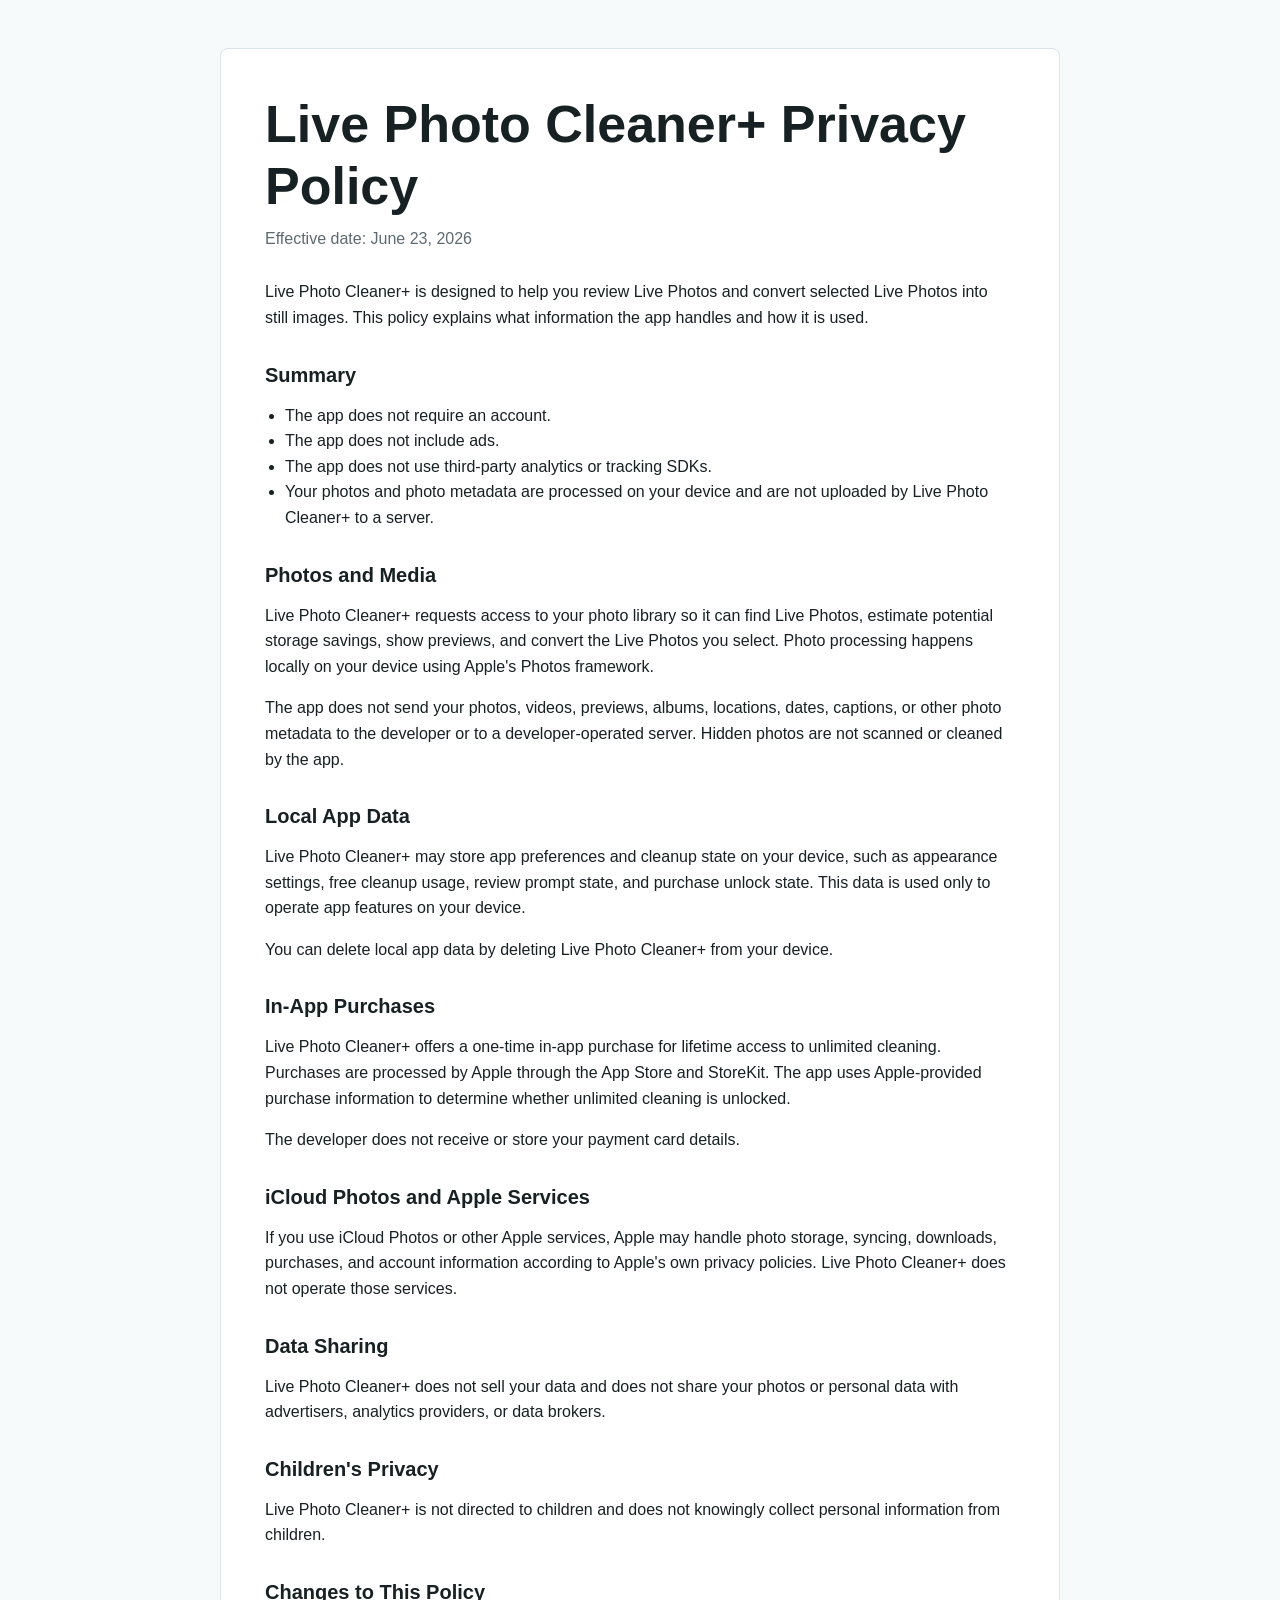
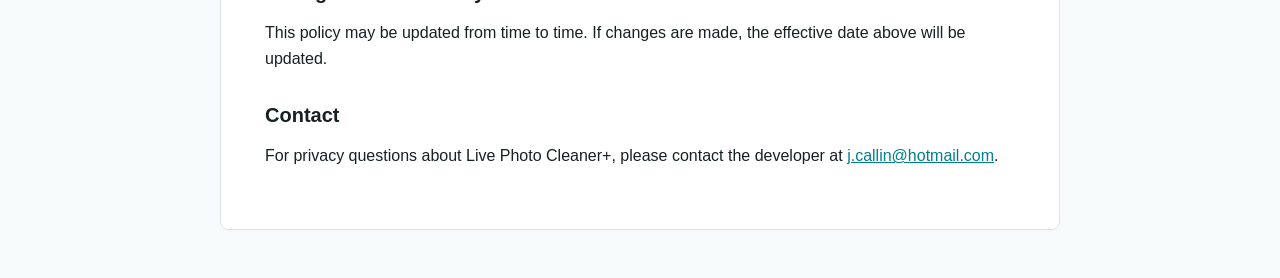
==== livephotocleanerplus/index.html @ 9e4637af "Add Live Photo Cleaner privacy policy" ====
<!doctype html>
<html lang="en">
<head>
  <meta charset="utf-8">
  <meta name="viewport" content="width=device-width, initial-scale=1">
  <meta http-equiv="refresh" content="0; url=privacy.html">
  <title>Live Photo Cleaner+</title>
  <link rel="canonical" href="privacy.html">
</head>
<body>
  <p><a href="privacy.html">Live Photo Cleaner+ Privacy Policy</a></p>
</body>
</html>
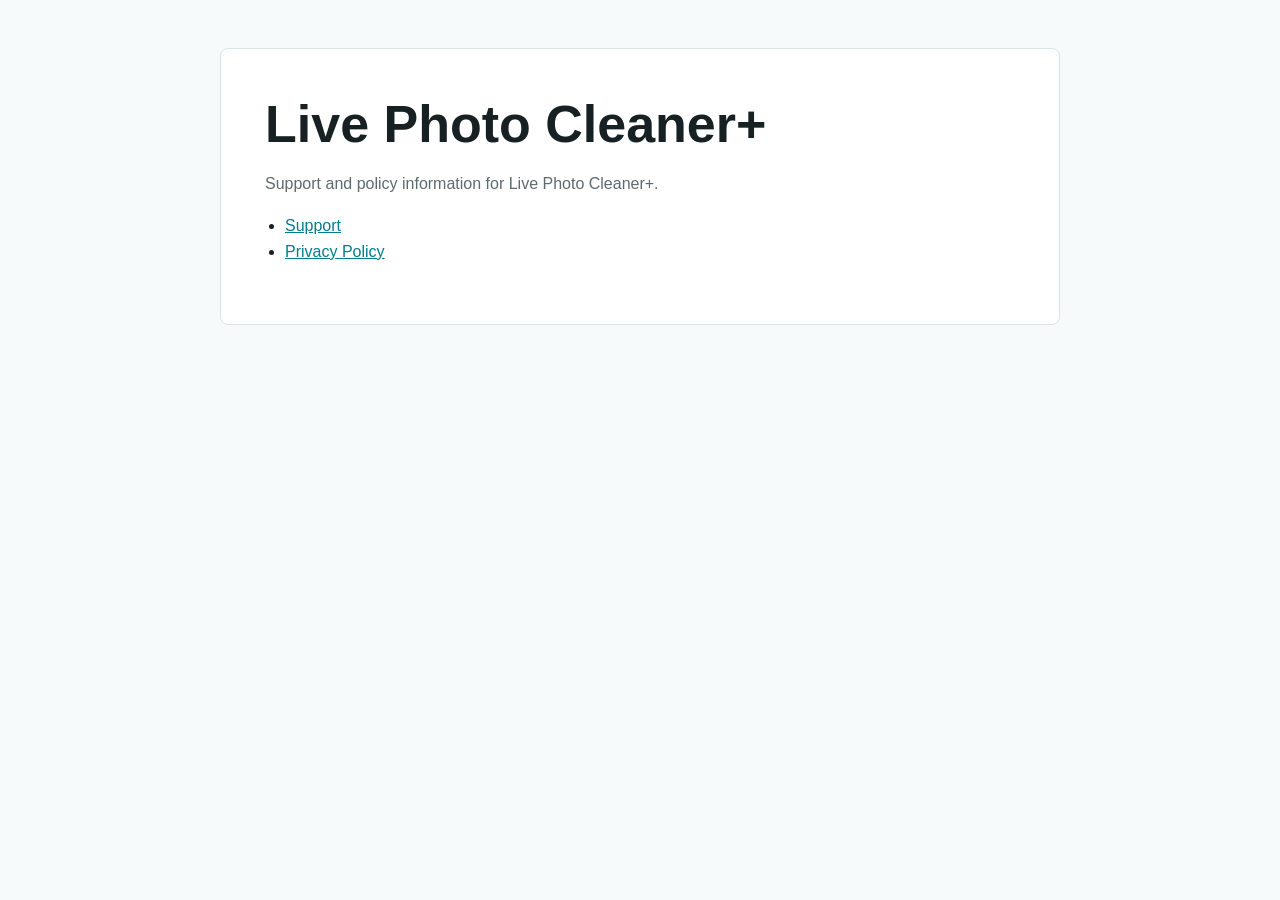
==== commit 7af8bfd0: "Add Live Photo Cleaner support page" ====
--- a/livephotocleanerplus/index.html
+++ b/livephotocleanerplus/index.html
@@ -3,11 +3,85 @@
 <head>
   <meta charset="utf-8">
   <meta name="viewport" content="width=device-width, initial-scale=1">
-  <meta http-equiv="refresh" content="0; url=privacy.html">
   <title>Live Photo Cleaner+</title>
-  <link rel="canonical" href="privacy.html">
+  <meta name="description" content="Support and privacy information for Live Photo Cleaner+.">
+  <style>
+    :root {
+      color-scheme: light dark;
+      --accent: #007d8f;
+      --text: #172022;
+      --muted: #5d6a70;
+      --background: #f7fafb;
+      --panel: #ffffff;
+      --border: #d9e4e7;
+    }
+
+    @media (prefers-color-scheme: dark) {
+      :root {
+        --accent: #40dce8;
+        --text: #eef7f8;
+        --muted: #aab9be;
+        --background: #0f1517;
+        --panel: #161d20;
+        --border: #2c383d;
+      }
+    }
+
+    * {
+      box-sizing: border-box;
+    }
+
+    body {
+      margin: 0;
+      background: var(--background);
+      color: var(--text);
+      font-family: -apple-system, BlinkMacSystemFont, "Segoe UI", sans-serif;
+      line-height: 1.6;
+    }
+
+    main {
+      width: min(840px, calc(100% - 32px));
+      margin: 0 auto;
+      padding: 48px 0;
+    }
+
+    section {
+      background: var(--panel);
+      border: 1px solid var(--border);
+      border-radius: 8px;
+      padding: clamp(24px, 5vw, 44px);
+    }
+
+    h1 {
+      margin: 0 0 8px;
+      font-size: clamp(2rem, 6vw, 3.25rem);
+      line-height: 1.2;
+    }
+
+    p {
+      color: var(--muted);
+      font-size: 1rem;
+    }
+
+    ul {
+      padding-left: 1.25rem;
+    }
+
+    a {
+      color: var(--accent);
+    }
+  </style>
 </head>
 <body>
-  <p><a href="privacy.html">Live Photo Cleaner+ Privacy Policy</a></p>
+  <main>
+    <section>
+      <h1>Live Photo Cleaner+</h1>
+      <p>Support and policy information for Live Photo Cleaner+.</p>
+      <ul>
+        <li><a href="support.html">Support</a></li>
+        <li><a href="privacy.html">Privacy Policy</a></li>
+      </ul>
+    </section>
+  </main>
 </body>
 </html>
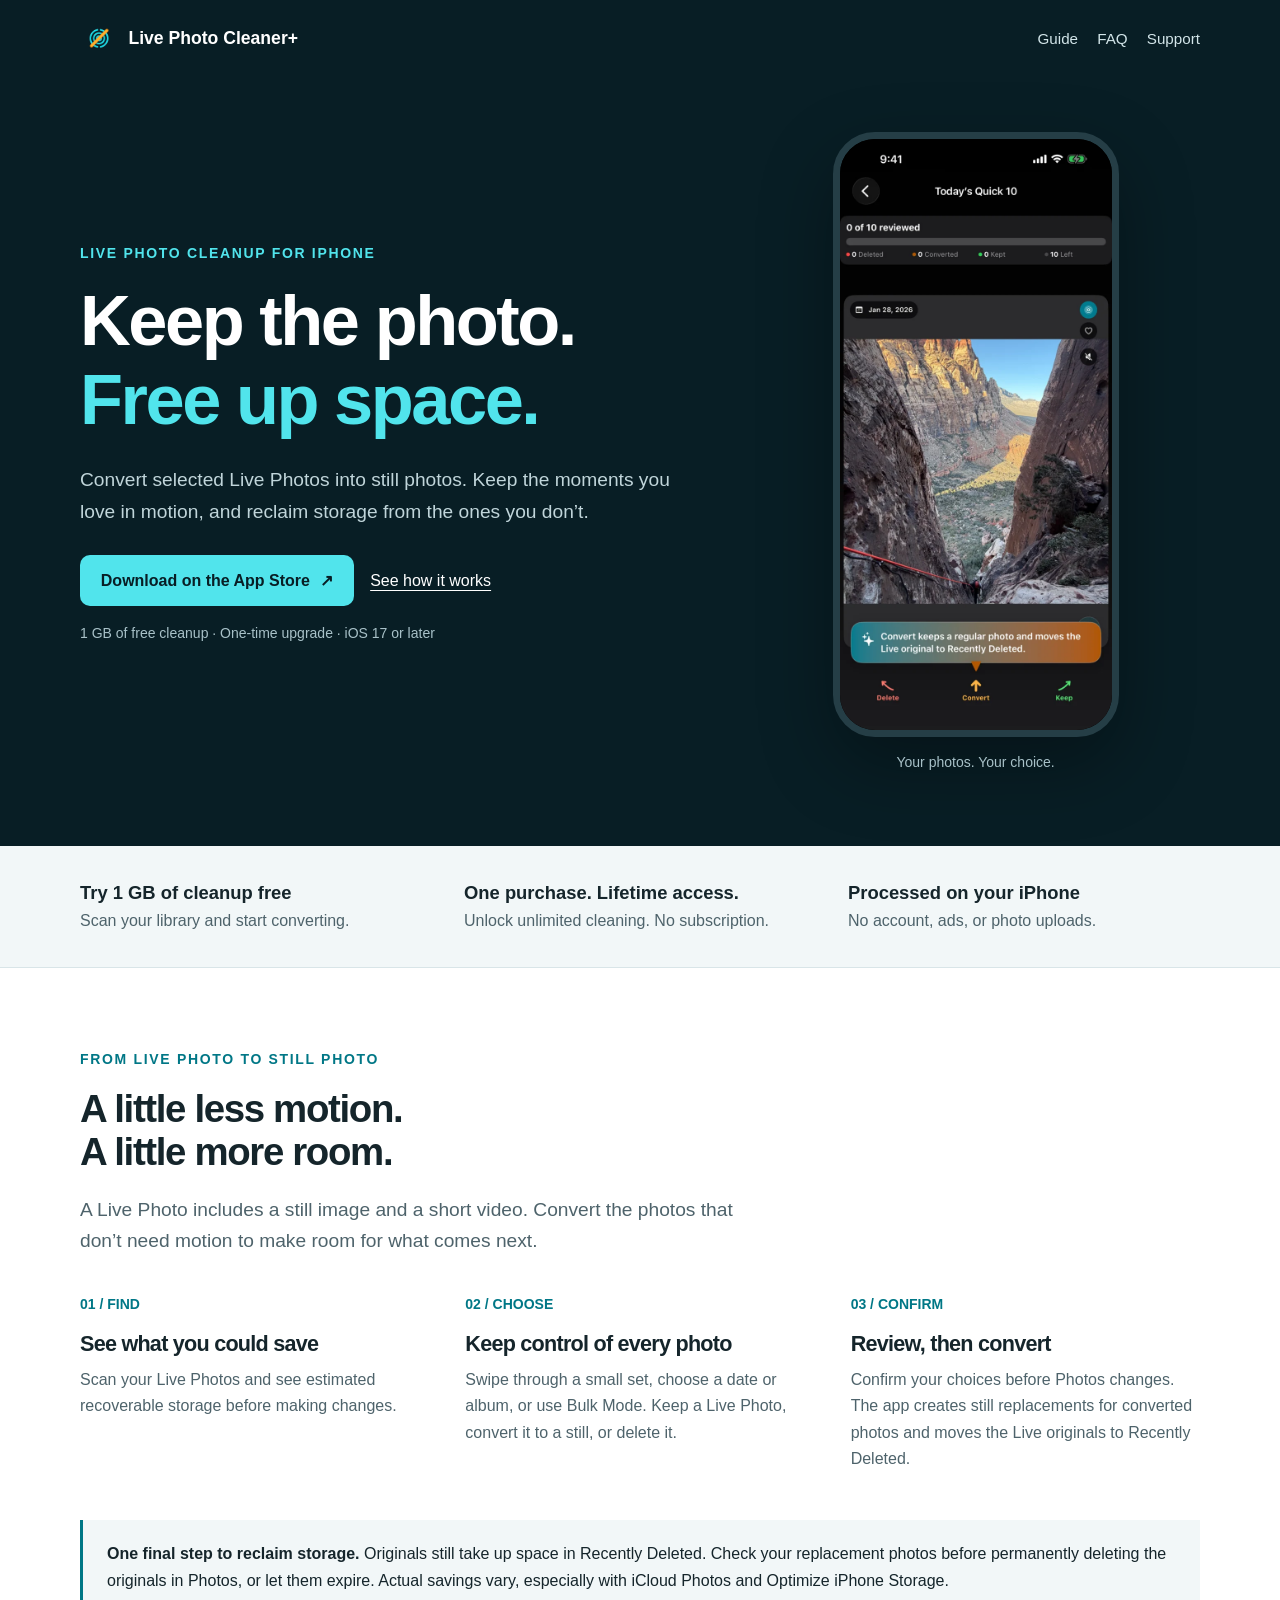
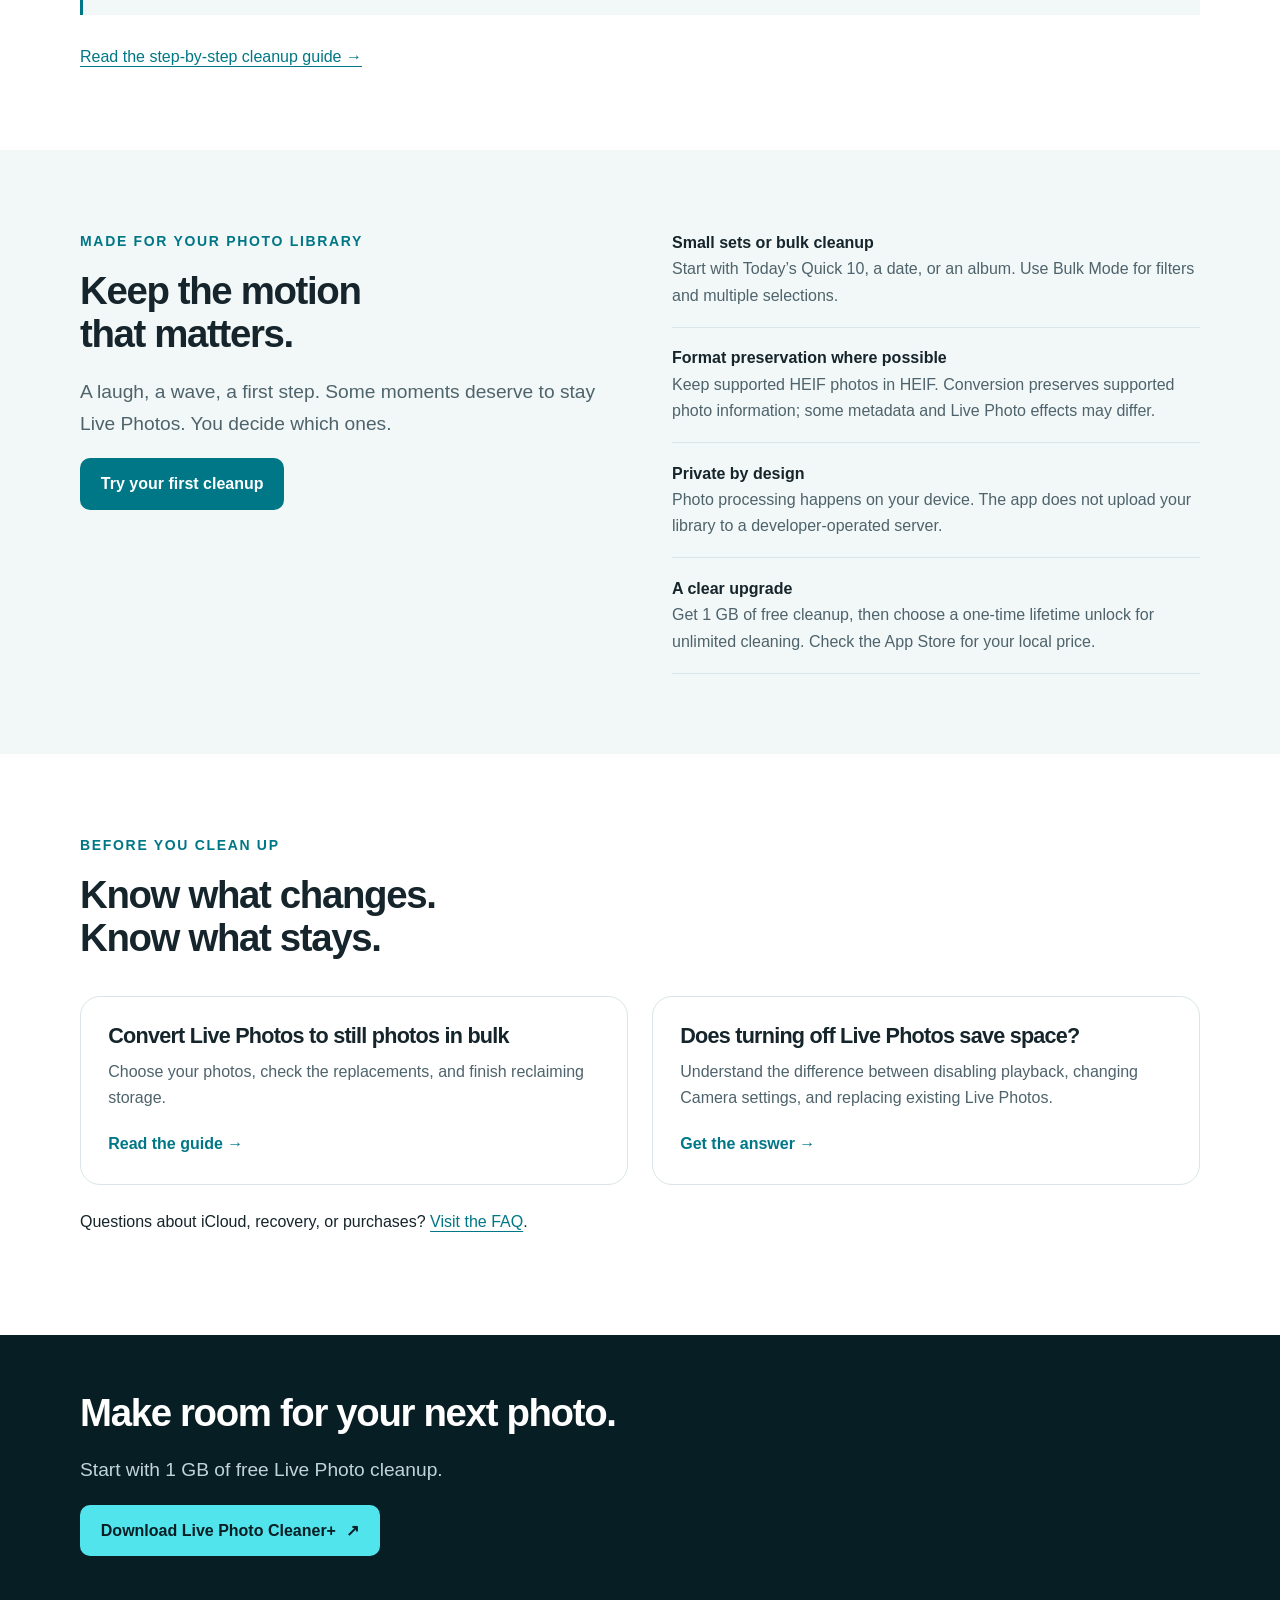
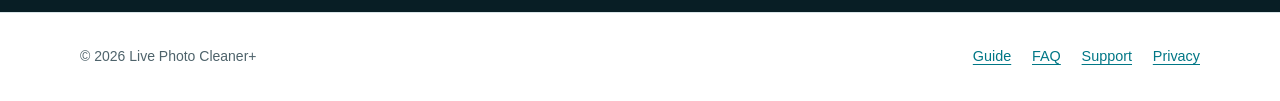
==== commit f3ed8d63: "Add Live Photo Cleaner+ discovery website - Add a product homepage, conversion guides, FAQ, and trac" ====
--- a/livephotocleanerplus/index.html
+++ b/livephotocleanerplus/index.html
@@ -1,87 +1,40 @@
 <!doctype html>
 <html lang="en">
 <head>
-  <meta charset="utf-8">
-  <meta name="viewport" content="width=device-width, initial-scale=1">
-  <title>Live Photo Cleaner+</title>
-  <meta name="description" content="Support and privacy information for Live Photo Cleaner+.">
-  <style>
-    :root {
-      color-scheme: light dark;
-      --accent: #007d8f;
-      --text: #172022;
-      --muted: #5d6a70;
-      --background: #f7fafb;
-      --panel: #ffffff;
-      --border: #d9e4e7;
-    }
-
-    @media (prefers-color-scheme: dark) {
-      :root {
-        --accent: #40dce8;
-        --text: #eef7f8;
-        --muted: #aab9be;
-        --background: #0f1517;
-        --panel: #161d20;
-        --border: #2c383d;
-      }
-    }
-
-    * {
-      box-sizing: border-box;
-    }
-
-    body {
-      margin: 0;
-      background: var(--background);
-      color: var(--text);
-      font-family: -apple-system, BlinkMacSystemFont, "Segoe UI", sans-serif;
-      line-height: 1.6;
-    }
-
-    main {
-      width: min(840px, calc(100% - 32px));
-      margin: 0 auto;
-      padding: 48px 0;
-    }
-
-    section {
-      background: var(--panel);
-      border: 1px solid var(--border);
-      border-radius: 8px;
-      padding: clamp(24px, 5vw, 44px);
-    }
-
-    h1 {
-      margin: 0 0 8px;
-      font-size: clamp(2rem, 6vw, 3.25rem);
-      line-height: 1.2;
-    }
-
-    p {
-      color: var(--muted);
-      font-size: 1rem;
-    }
-
-    ul {
-      padding-left: 1.25rem;
-    }
-
-    a {
-      color: var(--accent);
-    }
-  </style>
+<meta charset="utf-8">
+<meta name="viewport" content="width=device-width, initial-scale=1">
+<title>Live Photo Cleaner+ — Convert Live Photos &amp; Free Up Space</title>
+<meta name="description" content="Convert Live Photos to still photos on your iPhone. Review in bulk, keep the motion you love, and try 1 GB of cleanup free. One-time upgrade. No subscription.">
+<meta name="robots" content="index,follow,max-image-preview:large">
+<link rel="canonical" href="https://jcallin.github.io/livephotocleanerplus/">
+<link rel="icon" href="assets/app-icon.png" type="image/png">
+<link rel="stylesheet" href="assets/site.css">
+<meta name="apple-itunes-app" content="app-id=6782712180, affiliate-data=pt=129053333&amp;ct=website-home&amp;mt=8">
+<meta property="og:type" content="website">
+<meta property="og:site_name" content="Live Photo Cleaner+">
+<meta property="og:title" content="Live Photo Cleaner+ — Convert Live Photos &amp; Free Up Space">
+<meta property="og:description" content="Convert Live Photos to still photos on your iPhone. Review in bulk, keep the motion you love, and try 1 GB of cleanup free. One-time upgrade. No subscription.">
+<meta property="og:url" content="https://jcallin.github.io/livephotocleanerplus/">
+<meta property="og:image" content="https://jcallin.github.io/livephotocleanerplus/assets/app-icon.png">
+<script type="application/ld+json">{"@context": "https://schema.org", "@type": "SoftwareApplication", "@id": "https://jcallin.github.io/livephotocleanerplus/#app", "name": "Live Photo Cleaner+", "url": "https://jcallin.github.io/livephotocleanerplus/", "downloadUrl": "https://apps.apple.com/app/id6782712180", "installUrl": "https://apps.apple.com/app/id6782712180", "operatingSystem": "iOS 17.0 or later", "applicationCategory": "UtilitiesApplication", "inLanguage": "en", "image": "https://jcallin.github.io/livephotocleanerplus/assets/app-icon.png", "description": "An iPhone app for reviewing Live Photos and converting selected Live Photos into still photos. Includes 1 GB of free cleanup and an optional one-time lifetime unlock. Photos are processed on device.", "featureList": ["Convert Live Photos to still photos", "Bulk review and conversion", "Keep, Delete, or Convert with Swipe Review", "On-device photo processing", "1 GB of free cleanup", "One-time lifetime unlock"], "offers": {"@type": "Offer", "price": "0", "priceCurrency": "USD", "description": "Free download with 1 GB of cleanup. Optional paid lifetime unlock for unlimited cleaning.", "url": "https://apps.apple.com/app/id6782712180"}}</script>
 </head>
 <body>
-  <main>
-    <section>
-      <h1>Live Photo Cleaner+</h1>
-      <p>Support and policy information for Live Photo Cleaner+.</p>
-      <ul>
-        <li><a href="support.html">Support</a></li>
-        <li><a href="privacy.html">Privacy Policy</a></li>
-      </ul>
-    </section>
-  </main>
+<a class="skip-link" href="#main">Skip to content</a>
+<header class="site-header"><div class="container header-inner">
+<a class="brand" href="./" aria-label="Live Photo Cleaner+ home"><img src="assets/app-icon.png" width="38" height="38" alt="">Live Photo Cleaner+</a>
+<nav class="site-nav" aria-label="Main navigation"><a href="convert-live-photos-to-still.html">Guide</a><a href="faq.html">FAQ</a><a href="support.html">Support</a></nav>
+</div></header>
+<main id="main">
+<section class="hero"><div class="container hero-grid">
+<div class="hero-copy"><p class="eyebrow">Live Photo cleanup for iPhone</p><h1>Keep the photo.<br><span>Free up space.</span></h1><p class="lead">Convert selected Live Photos into still photos. Keep the moments you love in motion, and reclaim storage from the ones you don’t.</p><div class="actions"><a class="button app-store-link" href="https://apps.apple.com/app/apple-store/id6782712180?pt=129053333&amp;ct=website-home&amp;mt=8">Download on the App Store <span aria-hidden="true">↗</span></a><a class="text-link" href="#how-it-works">See how it works</a></div><p class="fine">1 GB of free cleanup · One-time upgrade · iOS 17 or later</p></div>
+<div class="hero-visual"><div class="phone"><img src="assets/swipe-review.webp" width="660" height="1434" alt="Live Photo Cleaner+ showing a Live Photo with Keep, Convert, and Delete controls" fetchpriority="high"></div><p class="screen-caption">Your photos. Your choice.</p></div>
+</div></section>
+<div class="proof-strip"><div class="container proof-grid"><div><strong>Try 1 GB of cleanup free</strong><p>Scan your library and start converting.</p></div><div><strong>One purchase. Lifetime access.</strong><p>Unlock unlimited cleaning. No subscription.</p></div><div><strong>Processed on your iPhone</strong><p>No account, ads, or photo uploads.</p></div></div></div>
+<section class="section" id="how-it-works"><div class="container"><div class="section-intro"><p class="eyebrow">From Live Photo to still photo</p><h2>A little less motion.<br>A little more room.</h2><p class="lead">A Live Photo includes a still image and a short video. Convert the photos that don’t need motion to make room for what comes next.</p></div><div class="steps"><div><span class="step-number">01 / FIND</span><h3>See what you could save</h3><p>Scan your Live Photos and see estimated recoverable storage before making changes.</p></div><div><span class="step-number">02 / CHOOSE</span><h3>Keep control of every photo</h3><p>Swipe through a small set, choose a date or album, or use Bulk Mode. Keep a Live Photo, convert it to a still, or delete it.</p></div><div><span class="step-number">03 / CONFIRM</span><h3>Review, then convert</h3><p>Confirm your choices before Photos changes. The app creates still replacements for converted photos and moves the Live originals to Recently Deleted.</p></div></div><div class="note"><p><strong>One final step to reclaim storage.</strong> Originals still take up space in Recently Deleted. Check your replacement photos before permanently deleting the originals in Photos, or let them expire. Actual savings vary, especially with iCloud Photos and Optimize iPhone Storage.</p></div><a href="convert-live-photos-to-still.html">Read the step-by-step cleanup guide →</a></div></section>
+<section class="section section-tint"><div class="container split"><div><p class="eyebrow">Made for your photo library</p><h2>Keep the motion<br>that matters.</h2><p class="lead">A laugh, a wave, a first step. Some moments deserve to stay Live Photos. You decide which ones.</p><a class="button app-store-link" href="https://apps.apple.com/app/apple-store/id6782712180?pt=129053333&amp;ct=website-home&amp;mt=8">Try your first cleanup</a></div><ul class="feature-list"><li><strong>Small sets or bulk cleanup</strong><span>Start with Today’s Quick 10, a date, or an album. Use Bulk Mode for filters and multiple selections.</span></li><li><strong>Format preservation where possible</strong><span>Keep supported HEIF photos in HEIF. Conversion preserves supported photo information; some metadata and Live Photo effects may differ.</span></li><li><strong>Private by design</strong><span>Photo processing happens on your device. The app does not upload your library to a developer-operated server.</span></li><li><strong>A clear upgrade</strong><span>Get 1 GB of free cleanup, then choose a one-time lifetime unlock for unlimited cleaning. Check the App Store for your local price.</span></li></ul></div></section>
+<section class="section"><div class="container"><div class="section-intro"><p class="eyebrow">Before you clean up</p><h2>Know what changes.<br>Know what stays.</h2></div><div class="guide-links"><a class="guide-card" href="convert-live-photos-to-still.html"><h3>Convert Live Photos to still photos in bulk</h3><p>Choose your photos, check the replacements, and finish reclaiming storage.</p><span class="read-link">Read the guide →</span></a><a class="guide-card" href="does-turning-off-live-photos-save-space.html"><h3>Does turning off Live Photos save space?</h3><p>Understand the difference between disabling playback, changing Camera settings, and replacing existing Live Photos.</p><span class="read-link">Get the answer →</span></a></div><p style="margin-top:1.5rem">Questions about iCloud, recovery, or purchases? <a href="faq.html">Visit the FAQ</a>.</p></div></section>
+<section class="closing"><div class="container"><h2>Make room for your next photo.</h2><p class="lead">Start with 1 GB of free Live Photo cleanup.</p><a class="button app-store-link" href="https://apps.apple.com/app/apple-store/id6782712180?pt=129053333&amp;ct=website-home&amp;mt=8">Download Live Photo Cleaner+ <span aria-hidden="true">↗</span></a></div></section>
+</main>
+<footer class="site-footer"><div class="container footer-inner"><p>© 2026 Live Photo Cleaner+</p><nav class="footer-links" aria-label="Footer"><a href="convert-live-photos-to-still.html">Guide</a><a href="faq.html">FAQ</a><a href="support.html">Support</a><a href="privacy.html">Privacy</a></nav></div></footer>
 </body>
 </html>
--- a/livephotocleanerplus/assets/site.css
+++ b/livephotocleanerplus/assets/site.css
@@ -0,0 +1,405 @@
+:root {
+  color-scheme:light;
+  --ink:#15252b;
+  --muted:#4e636b;
+  --paper:#fff;
+  --wash:#f2f7f8;
+  --line:#d9e5e8;
+  --accent:#007786;
+  --night:#081e25;
+  --cyan:#51e4ec;
+  --radius:20px}
+
+* {
+  box-sizing:border-box}
+html {
+  scroll-behavior:smooth;
+  scroll-padding-top:2rem}
+body {
+  margin:0;
+  background:var(--paper);
+  color:var(--ink);
+  font-family:-apple-system,BlinkMacSystemFont,"Segoe UI",sans-serif;
+  font-size:1rem;
+  line-height:1.65}
+a {
+  color:var(--accent);
+  text-underline-offset:.22em}
+a:hover {
+  text-decoration-thickness:2px}
+a:focus-visible,summary:focus-visible {
+  outline:3px solid #e6a019;
+  outline-offset:5px}
+img {
+  display:block;
+  max-width:100%;
+  height:auto}
+h1,h2,h3 {
+  line-height:1.13;
+  letter-spacing:-.035em;
+  text-wrap:balance}
+h1 {
+  font-size:clamp(2.5rem,5.5vw,4.8rem);
+  margin:0 0 1.5rem}
+h2 {
+  font-size:clamp(1.9rem,3vw,2.7rem);
+  margin:0 0 1.25rem}
+h3 {
+  font-size:1.35rem;
+  margin:0 0 .65rem}
+p {
+  margin:0 0 1.2rem}
+li+li {
+  margin-top:.6rem}
+.container {
+  width:min(1120px,calc(100% - 48px));
+  margin-inline:auto}
+.skip-link {
+  position:absolute;
+  left:1rem;
+  top:-8rem;
+  padding:.75rem;
+  background:white;
+  z-index:10}
+.skip-link:focus {
+  top:1rem}
+.site-header {
+  background:var(--night);
+  color:#fff}
+.header-inner {
+  display:flex;
+  align-items:center;
+  justify-content:space-between;
+  gap:1.5rem;
+  padding-block:1.2rem}
+.brand {
+  display:flex;
+  align-items:center;
+  gap:.65rem;
+  color:#fff;
+  font-weight:750;
+  font-size:1.1rem;
+  text-decoration:none;
+  line-height:1.3}
+.brand img {
+  width:38px;
+  height:38px;
+  border-radius:10px;
+  flex-shrink:0}
+.site-nav {
+  display:flex;
+  align-items:center;
+  flex-wrap:wrap;
+  gap:1.2rem}
+.site-nav a {
+  color:#d2e5e9;
+  font-size:.95rem;
+  text-decoration:none}
+.site-nav a:hover,.site-nav a[aria-current=page] {
+  color:var(--cyan);
+  text-decoration:underline}
+.hero {
+  background:var(--night);
+  color:white;
+  overflow:hidden}
+.hero-grid {
+  display:grid;
+  grid-template-columns:1.15fr .85fr;
+  gap:4rem;
+  align-items:center;
+  padding-block:3.5rem 4.5rem}
+.eyebrow {
+  font-size:.875rem;
+  letter-spacing:.12em;
+  text-transform:uppercase;
+  font-weight:750;
+  color:var(--accent);
+  margin-bottom:1rem}
+.hero .eyebrow {
+  color:var(--cyan)}
+.hero h1 span {
+  color:var(--cyan)}
+.lead {
+  font-size:1.2rem;
+  line-height:1.65;
+  max-width:42rem;
+  color:var(--muted)}
+.hero .lead {
+  color:#c0d5da}
+.actions {
+  display:flex;
+  align-items:center;
+  flex-wrap:wrap;
+  gap:1rem;
+  margin-block:1.75rem 1rem}
+.button {
+  display:inline-flex;
+  align-items:center;
+  justify-content:center;
+  gap:.65rem;
+  padding:.85rem 1.3rem;
+  border-radius:10px;
+  background:var(--accent);
+  color:white;
+  text-decoration:none;
+  font-weight:700;
+  text-align:center;
+  line-height:1.5;
+  min-height:48px}
+.button:hover {
+  background:#005d69}
+.hero .button {
+  background:var(--cyan);
+  color:var(--night)}
+.hero .button:hover {
+  background:#8af5f9}
+.hero .text-link {
+  color:white}
+.fine {
+  font-size:.875rem;
+  color:var(--muted)}
+.hero .fine {
+  color:#a8c1c8}
+.phone {
+  width:min(100%,286px);
+  margin:0 auto;
+  border:7px solid #253e46;
+  border-radius:42px;
+  background:#000;
+  box-shadow:0 28px 75px #0005;
+  overflow:hidden}
+.phone img {
+  width:100%}
+.screen-caption {
+  font-size:.875rem;
+  color:#a8c1c8;
+  text-align:center;
+  margin:.85rem 0 0}
+.proof-strip {
+  background:var(--wash);
+  border-bottom:1px solid var(--line)}
+.proof-grid {
+  display:grid;
+  grid-template-columns:repeat(3,1fr);
+  gap:2rem;
+  padding-block:2rem}
+.proof-grid strong {
+  display:block;
+  font-size:1.15rem}
+.proof-grid p {
+  margin:0;
+  color:var(--muted)}
+.section {
+  padding-block:5rem}
+.section-tint {
+  background:var(--wash)}
+.section-intro {
+  max-width:42rem;
+  margin-bottom:2.25rem}
+.steps {
+  display:grid;
+  grid-template-columns:repeat(3,1fr);
+  gap:2.25rem}
+.step-number {
+  font-size:.875rem;
+  display:block;
+  color:var(--accent);
+  font-weight:750;
+  margin-bottom:1rem}
+.steps p {
+  color:var(--muted)}
+.note {
+  padding:1.3rem 1.5rem;
+  border-left:3px solid var(--accent);
+  background:var(--wash);
+  margin-block:1.8rem}
+.note p:last-child {
+  margin-bottom:0}
+.split {
+  display:grid;
+  grid-template-columns:1fr 1fr;
+  gap:4rem;
+  align-items:start}
+.feature-list {
+  padding:0;
+  list-style:none;
+  margin:0}
+.feature-list li {
+  padding-block:1.1rem;
+  border-bottom:1px solid var(--line);
+  margin:0}
+.feature-list li:first-child {
+  padding-top:0}
+.feature-list strong {
+  display:block}
+.feature-list span {
+  color:var(--muted)}
+.guide-links {
+  display:grid;
+  grid-template-columns:1fr 1fr;
+  gap:1.5rem}
+.guide-card {
+  display:block;
+  border:1px solid var(--line);
+  border-radius:var(--radius);
+  padding:1.7rem;
+  text-decoration:none;
+  color:var(--ink);
+  background:white}
+.guide-card:hover {
+  border-color:var(--accent)}
+.guide-card p {
+  color:var(--muted)}
+.guide-card .read-link {
+  color:var(--accent);
+  font-weight:700}
+.closing {
+  background:var(--night);
+  color:white;
+  padding-block:3.5rem}
+.closing .lead {
+  color:#c0d5da}
+.closing .button {
+  background:var(--cyan);
+  color:var(--night)}
+.site-footer {
+  padding-block:2rem;
+  border-top:1px solid var(--line)}
+.footer-inner {
+  display:flex;
+  justify-content:space-between;
+  gap:1.5rem;
+  flex-wrap:wrap}
+.site-footer p {
+  font-size:.875rem;
+  color:var(--muted);
+  margin:0}
+.footer-links {
+  display:flex;
+  gap:1.3rem;
+  flex-wrap:wrap;
+  font-size:.9rem}
+.article {
+  width:min(780px,calc(100% - 48px));
+  margin:auto;
+  padding-block:3.5rem 5rem}
+.article h1 {
+  font-size:clamp(2.2rem,4vw,3.35rem)}
+.article h2 {
+  font-size:1.7rem;
+  margin-top:2.7rem}
+.article h3 {
+  margin-top:1.75rem}
+.article li {
+  padding-left:.2rem}
+.article .updated {
+  color:var(--muted);
+  font-size:.875rem}
+.article .intro {
+  font-size:1.2rem;
+  color:var(--muted)}
+.breadcrumb {
+  font-size:.9rem;
+  margin-bottom:1.8rem}
+.toc {
+  padding:1.3rem 1.6rem;
+  background:var(--wash);
+  border-radius:14px;
+  margin-block:2rem}
+.toc ul {
+  margin:.6rem 0 0;
+  padding-left:1.2rem}
+.article-cta {
+  margin-top:3rem;
+  padding:2rem;
+  background:var(--wash);
+  border-radius:var(--radius)}
+.article-cta h2 {
+  margin-top:0}
+.table-scroll {
+  overflow-x:auto;
+  margin-block:1.5rem}
+table {
+  border-collapse:collapse;
+  width:100%;
+  font-size:1rem;
+  text-align:left}
+th,td {
+  padding:1rem;
+  border-bottom:1px solid var(--line);
+  vertical-align:top}
+th {
+  background:var(--wash)}
+details {
+  border-bottom:1px solid var(--line);
+  padding-block:1.3rem}
+summary {
+  cursor:pointer;
+  font-weight:700;
+  font-size:1.1rem;
+  line-height:1.5}
+details p {
+  margin:1rem 0 0}
+.source-links {
+  font-size:.9rem}
+.source-links li {
+  overflow-wrap:anywhere}
+
+@media(max-width:760px) {
+  .hero-grid {
+  grid-template-columns:1fr;
+  gap:2.5rem;
+  padding-block:2.5rem 3rem}
+.hero-copy {
+  max-width:36rem}
+.hero-visual {
+  justify-self:center}
+.phone {
+  width:248px}
+.proof-grid,.steps,.split,.guide-links {
+  grid-template-columns:1fr;
+  gap:1.5rem}
+.proof-grid {
+  padding-block:1.5rem}
+.proof-grid div {
+  border-bottom:1px solid var(--line);
+  padding-bottom:1rem}
+.proof-grid div:last-child {
+  border:0;
+  padding:0}
+.section {
+  padding-block:3rem}
+.header-inner {
+  flex-wrap:wrap;
+  gap:1rem}
+.site-nav {
+  gap:1.1rem}
+.site-nav a {
+  font-size:.9rem}
+.article {
+  padding-block:2.5rem 3.5rem}
+.footer-inner {
+  flex-direction:column}
+.split {
+  gap:2rem}
+}
+
+@media(max-width:380px) {
+  .container,.article {
+  width:calc(100% - 32px)}
+.brand {
+  font-size:1rem}
+.site-nav {
+  gap:.9rem}
+.actions {
+  align-items:stretch;
+  flex-direction:column}
+.article-cta {
+  padding:1.3rem}
+}
+
+@media(prefers-reduced-motion:reduce) {
+  html {
+  scroll-behavior:auto}
+}
+
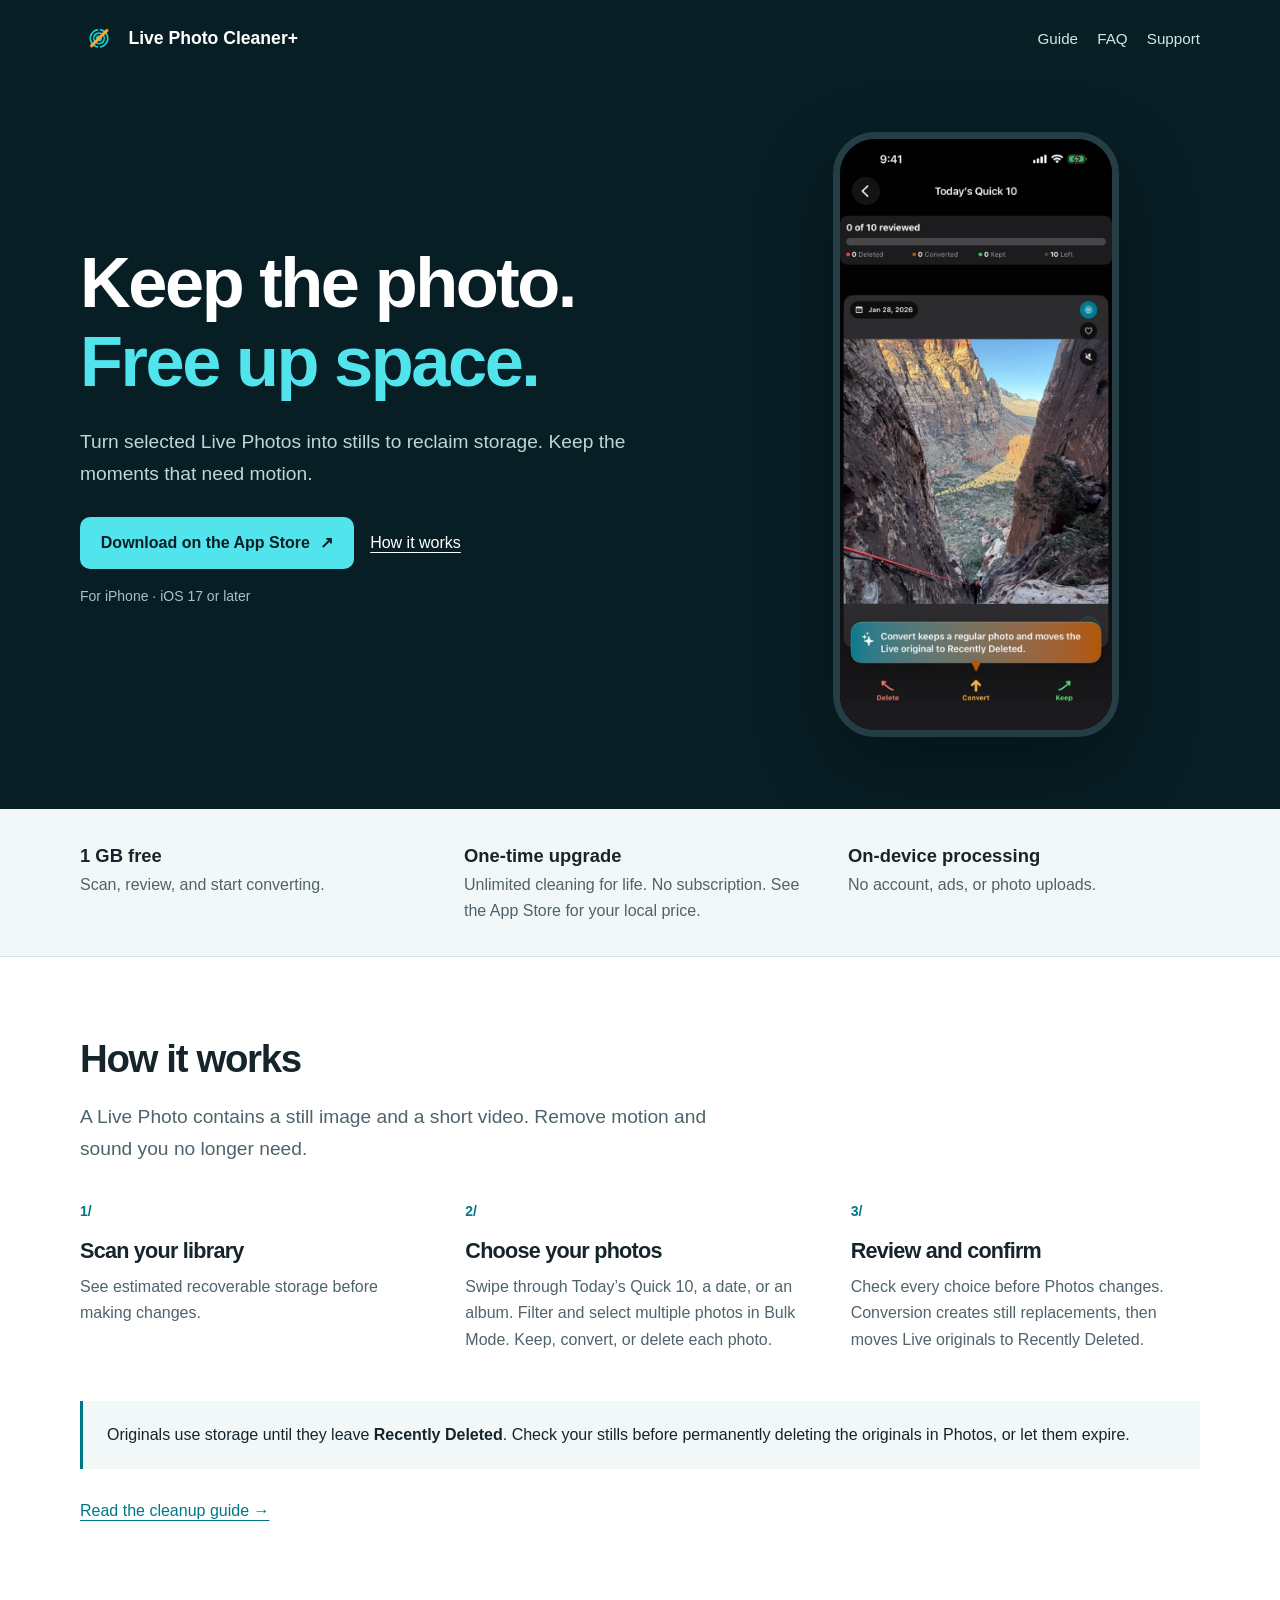
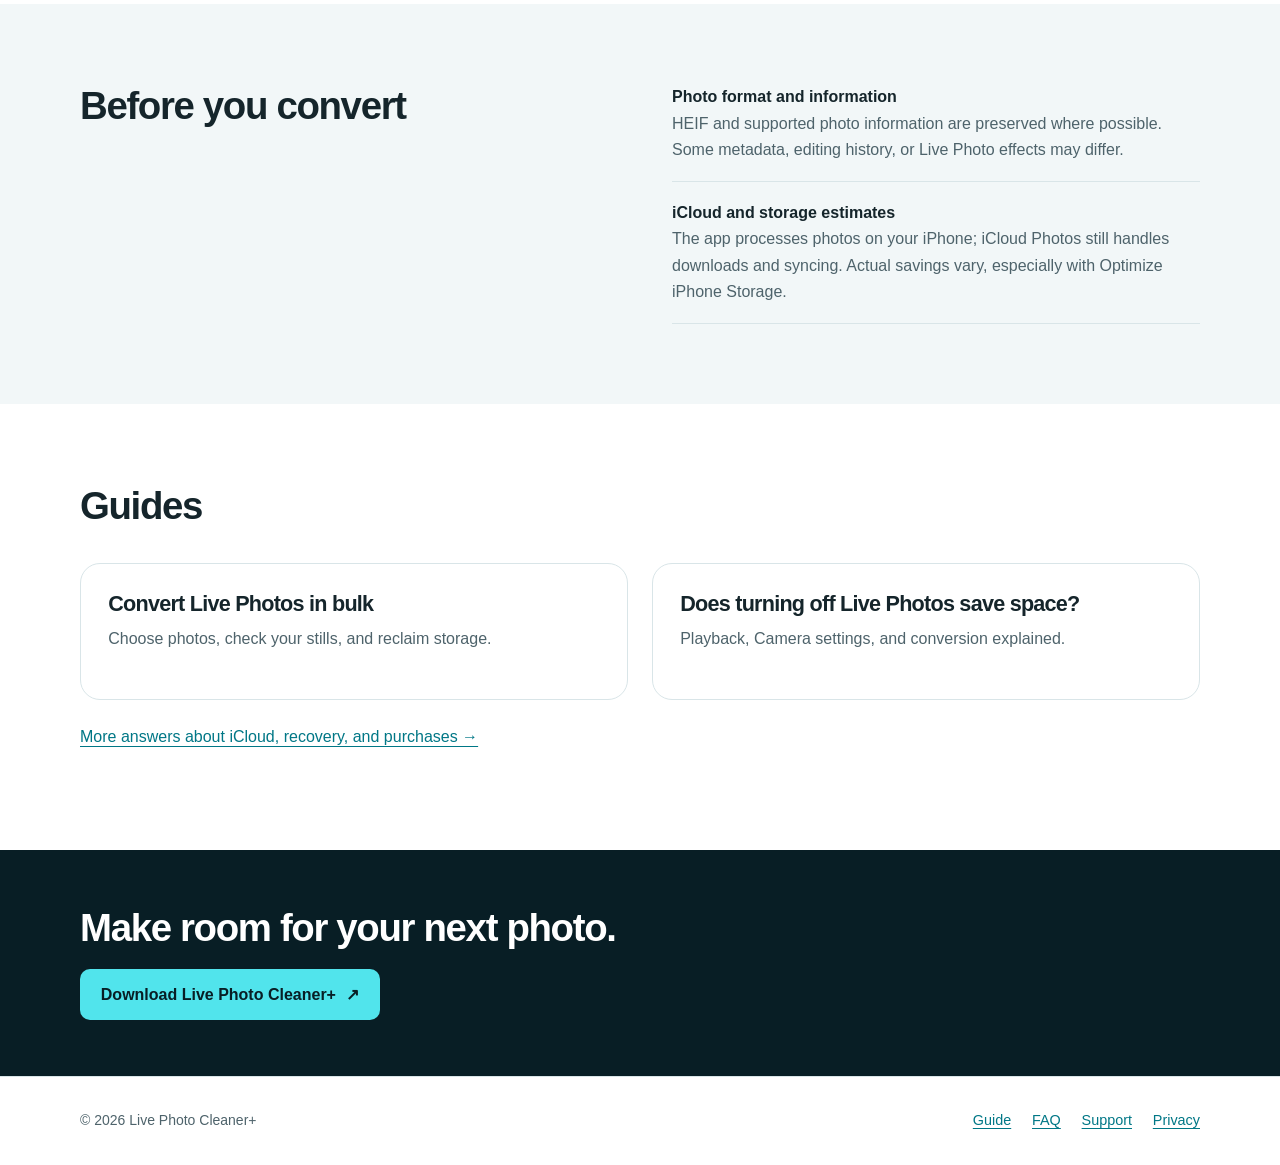
==== commit 7dedf21f: "Tighten website copy and remove personal email - Shorten homepage, guides, FAQ, support, and privacy" ====
--- a/livephotocleanerplus/index.html
+++ b/livephotocleanerplus/index.html
@@ -1,7 +1,9 @@
 <!doctype html>
 <html lang="en">
 <head>
+<meta name="google-site-verification" content="zenOpIPyTwjVQ_7BWic7d0cX708FJQb0lzMvYcTIhUI">
 <meta charset="utf-8">
+<meta name="msvalidate.01" content="151EAA494BEDBC886587AAC71C56ADB0">
 <meta name="viewport" content="width=device-width, initial-scale=1">
 <title>Live Photo Cleaner+ — Convert Live Photos &amp; Free Up Space</title>
 <meta name="description" content="Convert Live Photos to still photos on your iPhone. Review in bulk, keep the motion you love, and try 1 GB of cleanup free. One-time upgrade. No subscription.">
@@ -26,14 +28,45 @@
 </div></header>
 <main id="main">
 <section class="hero"><div class="container hero-grid">
-<div class="hero-copy"><p class="eyebrow">Live Photo cleanup for iPhone</p><h1>Keep the photo.<br><span>Free up space.</span></h1><p class="lead">Convert selected Live Photos into still photos. Keep the moments you love in motion, and reclaim storage from the ones you don’t.</p><div class="actions"><a class="button app-store-link" href="https://apps.apple.com/app/apple-store/id6782712180?pt=129053333&amp;ct=website-home&amp;mt=8">Download on the App Store <span aria-hidden="true">↗</span></a><a class="text-link" href="#how-it-works">See how it works</a></div><p class="fine">1 GB of free cleanup · One-time upgrade · iOS 17 or later</p></div>
-<div class="hero-visual"><div class="phone"><img src="assets/swipe-review.webp" width="660" height="1434" alt="Live Photo Cleaner+ showing a Live Photo with Keep, Convert, and Delete controls" fetchpriority="high"></div><p class="screen-caption">Your photos. Your choice.</p></div>
+<div class="hero-copy">
+<h1>Keep the photo.<br><span>Free up space.</span></h1>
+<p class="lead">Turn selected Live Photos into stills to reclaim storage. Keep the moments that need motion.</p>
+<div class="actions"><a class="button app-store-link" href="https://apps.apple.com/app/apple-store/id6782712180?pt=129053333&amp;ct=website-home&amp;mt=8">Download on the App Store <span aria-hidden="true">↗</span></a><a class="text-link" href="#how-it-works">How it works</a></div>
+<p class="fine">For iPhone · iOS 17 or later</p>
+</div>
+<div class="hero-visual"><div class="phone"><img src="assets/swipe-review.webp" width="660" height="1434" alt="Live Photo Cleaner+ showing a Live Photo with Keep, Convert, and Delete controls" fetchpriority="high"></div></div>
 </div></section>
-<div class="proof-strip"><div class="container proof-grid"><div><strong>Try 1 GB of cleanup free</strong><p>Scan your library and start converting.</p></div><div><strong>One purchase. Lifetime access.</strong><p>Unlock unlimited cleaning. No subscription.</p></div><div><strong>Processed on your iPhone</strong><p>No account, ads, or photo uploads.</p></div></div></div>
-<section class="section" id="how-it-works"><div class="container"><div class="section-intro"><p class="eyebrow">From Live Photo to still photo</p><h2>A little less motion.<br>A little more room.</h2><p class="lead">A Live Photo includes a still image and a short video. Convert the photos that don’t need motion to make room for what comes next.</p></div><div class="steps"><div><span class="step-number">01 / FIND</span><h3>See what you could save</h3><p>Scan your Live Photos and see estimated recoverable storage before making changes.</p></div><div><span class="step-number">02 / CHOOSE</span><h3>Keep control of every photo</h3><p>Swipe through a small set, choose a date or album, or use Bulk Mode. Keep a Live Photo, convert it to a still, or delete it.</p></div><div><span class="step-number">03 / CONFIRM</span><h3>Review, then convert</h3><p>Confirm your choices before Photos changes. The app creates still replacements for converted photos and moves the Live originals to Recently Deleted.</p></div></div><div class="note"><p><strong>One final step to reclaim storage.</strong> Originals still take up space in Recently Deleted. Check your replacement photos before permanently deleting the originals in Photos, or let them expire. Actual savings vary, especially with iCloud Photos and Optimize iPhone Storage.</p></div><a href="convert-live-photos-to-still.html">Read the step-by-step cleanup guide →</a></div></section>
-<section class="section section-tint"><div class="container split"><div><p class="eyebrow">Made for your photo library</p><h2>Keep the motion<br>that matters.</h2><p class="lead">A laugh, a wave, a first step. Some moments deserve to stay Live Photos. You decide which ones.</p><a class="button app-store-link" href="https://apps.apple.com/app/apple-store/id6782712180?pt=129053333&amp;ct=website-home&amp;mt=8">Try your first cleanup</a></div><ul class="feature-list"><li><strong>Small sets or bulk cleanup</strong><span>Start with Today’s Quick 10, a date, or an album. Use Bulk Mode for filters and multiple selections.</span></li><li><strong>Format preservation where possible</strong><span>Keep supported HEIF photos in HEIF. Conversion preserves supported photo information; some metadata and Live Photo effects may differ.</span></li><li><strong>Private by design</strong><span>Photo processing happens on your device. The app does not upload your library to a developer-operated server.</span></li><li><strong>A clear upgrade</strong><span>Get 1 GB of free cleanup, then choose a one-time lifetime unlock for unlimited cleaning. Check the App Store for your local price.</span></li></ul></div></section>
-<section class="section"><div class="container"><div class="section-intro"><p class="eyebrow">Before you clean up</p><h2>Know what changes.<br>Know what stays.</h2></div><div class="guide-links"><a class="guide-card" href="convert-live-photos-to-still.html"><h3>Convert Live Photos to still photos in bulk</h3><p>Choose your photos, check the replacements, and finish reclaiming storage.</p><span class="read-link">Read the guide →</span></a><a class="guide-card" href="does-turning-off-live-photos-save-space.html"><h3>Does turning off Live Photos save space?</h3><p>Understand the difference between disabling playback, changing Camera settings, and replacing existing Live Photos.</p><span class="read-link">Get the answer →</span></a></div><p style="margin-top:1.5rem">Questions about iCloud, recovery, or purchases? <a href="faq.html">Visit the FAQ</a>.</p></div></section>
-<section class="closing"><div class="container"><h2>Make room for your next photo.</h2><p class="lead">Start with 1 GB of free Live Photo cleanup.</p><a class="button app-store-link" href="https://apps.apple.com/app/apple-store/id6782712180?pt=129053333&amp;ct=website-home&amp;mt=8">Download Live Photo Cleaner+ <span aria-hidden="true">↗</span></a></div></section>
+<div class="proof-strip"><div class="container proof-grid">
+<div><strong>1 GB free</strong><p>Scan, review, and start converting.</p></div>
+<div><strong>One-time upgrade</strong><p>Unlimited cleaning for life. No subscription. See the App Store for your local price.</p></div>
+<div><strong>On-device processing</strong><p>No account, ads, or photo uploads.</p></div>
+</div></div>
+<section class="section" id="how-it-works"><div class="container">
+<div class="section-intro"><h2>How it works</h2><p class="lead">A Live Photo contains a still image and a short video. Remove motion and sound you no longer need.</p></div>
+<div class="steps">
+<div><span class="step-number">1/</span><h3>Scan your library</h3><p>See estimated recoverable storage before making changes.</p></div>
+<div><span class="step-number">2/</span><h3>Choose your photos</h3><p>Swipe through Today’s Quick 10, a date, or an album. Filter and select multiple photos in Bulk Mode. Keep, convert, or delete each photo.</p></div>
+<div><span class="step-number">3/</span><h3>Review and confirm</h3><p>Check every choice before Photos changes. Conversion creates still replacements, then moves Live originals to Recently Deleted.</p></div>
+</div>
+<div class="note"><p>Originals use storage until they leave <strong>Recently Deleted</strong>. Check your stills before permanently deleting the originals in Photos, or let them expire.</p></div>
+<a href="convert-live-photos-to-still.html">Read the cleanup guide →</a>
+</div></section>
+<section class="section section-tint"><div class="container split">
+<h2>Before you convert</h2>
+<ul class="feature-list">
+<li><strong>Photo format and information</strong><span>HEIF and supported photo information are preserved where possible. Some metadata, editing history, or Live Photo effects may differ.</span></li>
+<li><strong>iCloud and storage estimates</strong><span>The app processes photos on your iPhone; iCloud Photos still handles downloads and syncing. Actual savings vary, especially with Optimize iPhone Storage.</span></li>
+</ul>
+</div></section>
+<section class="section"><div class="container">
+<div class="section-intro"><h2>Guides</h2></div>
+<div class="guide-links">
+<a class="guide-card" href="convert-live-photos-to-still.html"><h3>Convert Live Photos in bulk</h3><p>Choose photos, check your stills, and reclaim storage.</p></a>
+<a class="guide-card" href="does-turning-off-live-photos-save-space.html"><h3>Does turning off Live Photos save space?</h3><p>Playback, Camera settings, and conversion explained.</p></a>
+</div>
+<p style="margin-top:1.5rem"><a href="faq.html">More answers about iCloud, recovery, and purchases →</a></p>
+</div></section>
+<section class="closing"><div class="container"><h2>Make room for your next photo.</h2><a class="button app-store-link" href="https://apps.apple.com/app/apple-store/id6782712180?pt=129053333&amp;ct=website-home&amp;mt=8">Download Live Photo Cleaner+ <span aria-hidden="true">↗</span></a></div></section>
 </main>
 <footer class="site-footer"><div class="container footer-inner"><p>© 2026 Live Photo Cleaner+</p><nav class="footer-links" aria-label="Footer"><a href="convert-live-photos-to-still.html">Guide</a><a href="faq.html">FAQ</a><a href="support.html">Support</a><a href="privacy.html">Privacy</a></nav></div></footer>
 </body>
--- a/livephotocleanerplus/assets/site.css
+++ b/livephotocleanerplus/assets/site.css
@@ -108,15 +108,6 @@
   gap:4rem;
   align-items:center;
   padding-block:3.5rem 4.5rem}
-.eyebrow {
-  font-size:.875rem;
-  letter-spacing:.12em;
-  text-transform:uppercase;
-  font-weight:750;
-  color:var(--accent);
-  margin-bottom:1rem}
-.hero .eyebrow {
-  color:var(--cyan)}
 .hero h1 span {
   color:var(--cyan)}
 .lead {
@@ -170,11 +161,6 @@
   overflow:hidden}
 .phone img {
   width:100%}
-.screen-caption {
-  font-size:.875rem;
-  color:#a8c1c8;
-  text-align:center;
-  margin:.85rem 0 0}
 .proof-strip {
   background:var(--wash);
   border-bottom:1px solid var(--line)}
@@ -298,9 +284,6 @@
 .article .intro {
   font-size:1.2rem;
   color:var(--muted)}
-.breadcrumb {
-  font-size:.9rem;
-  margin-bottom:1.8rem}
 .toc {
   padding:1.3rem 1.6rem;
   background:var(--wash);
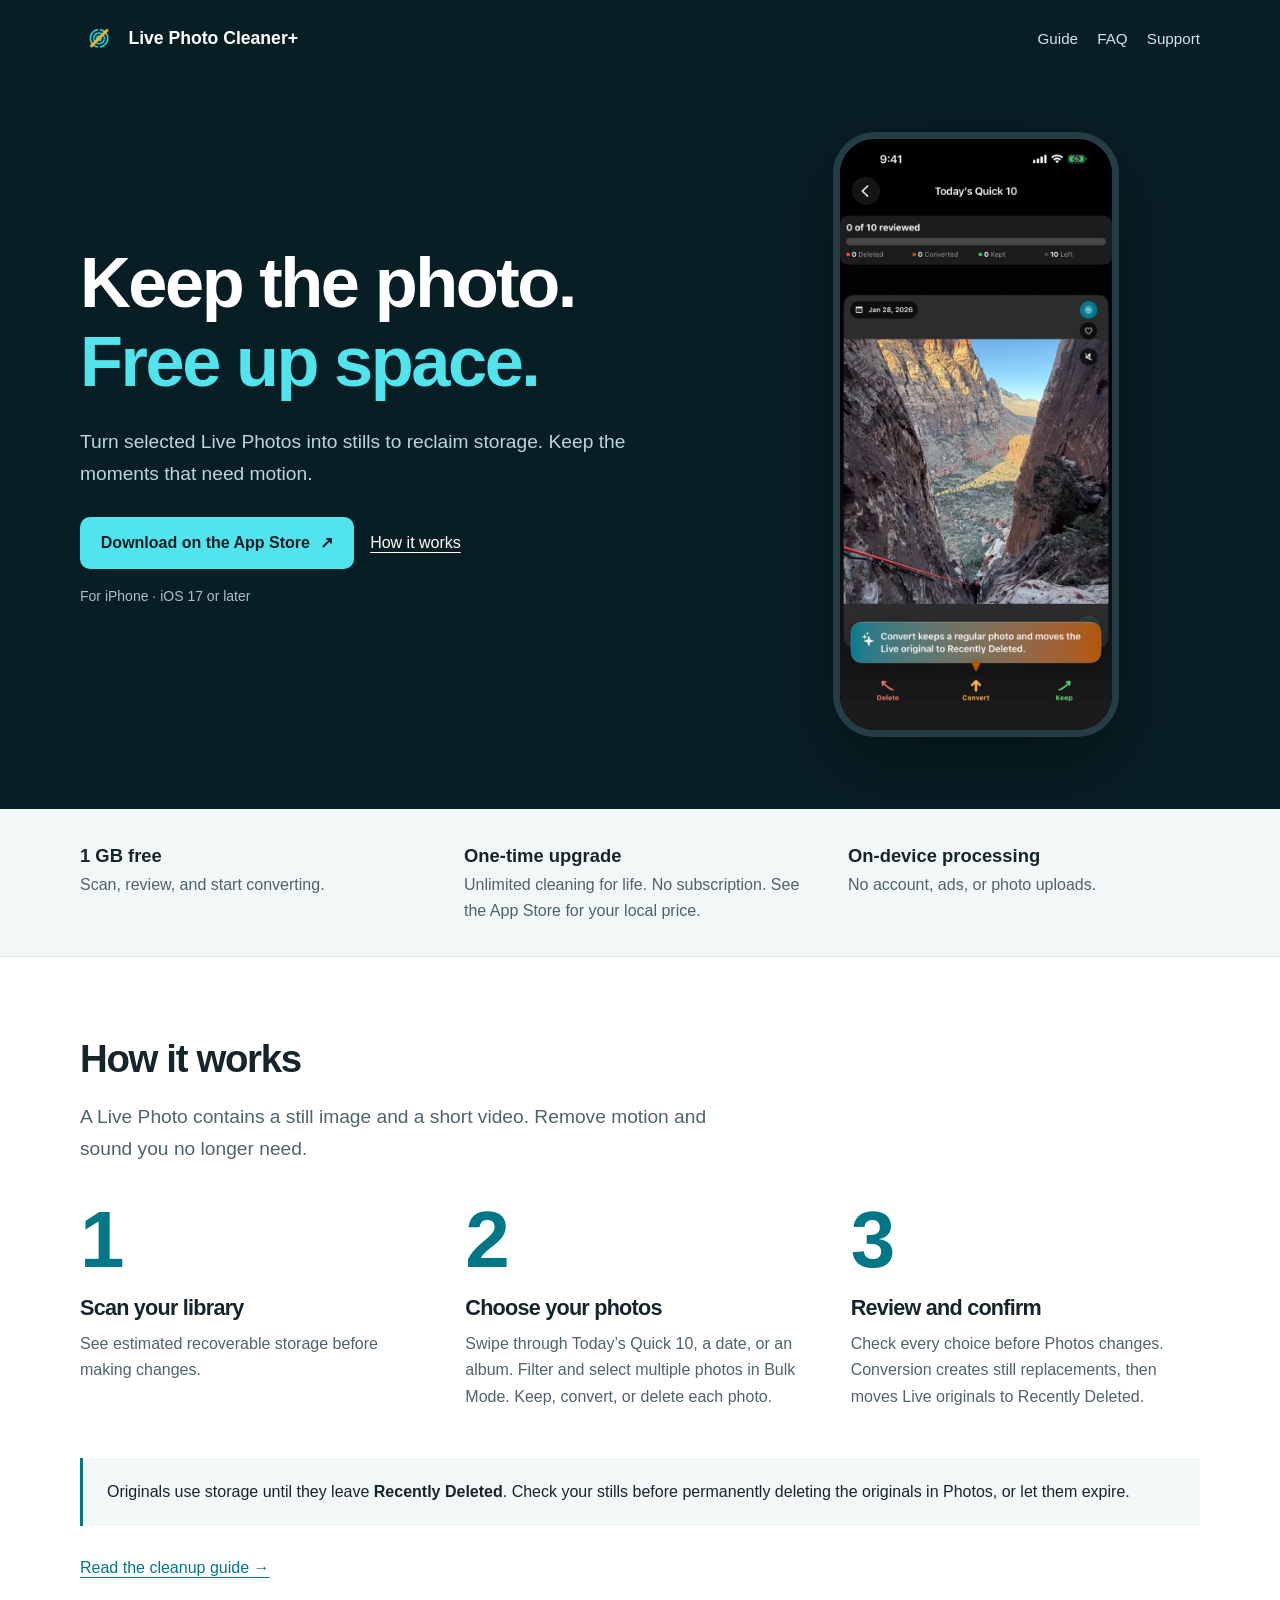
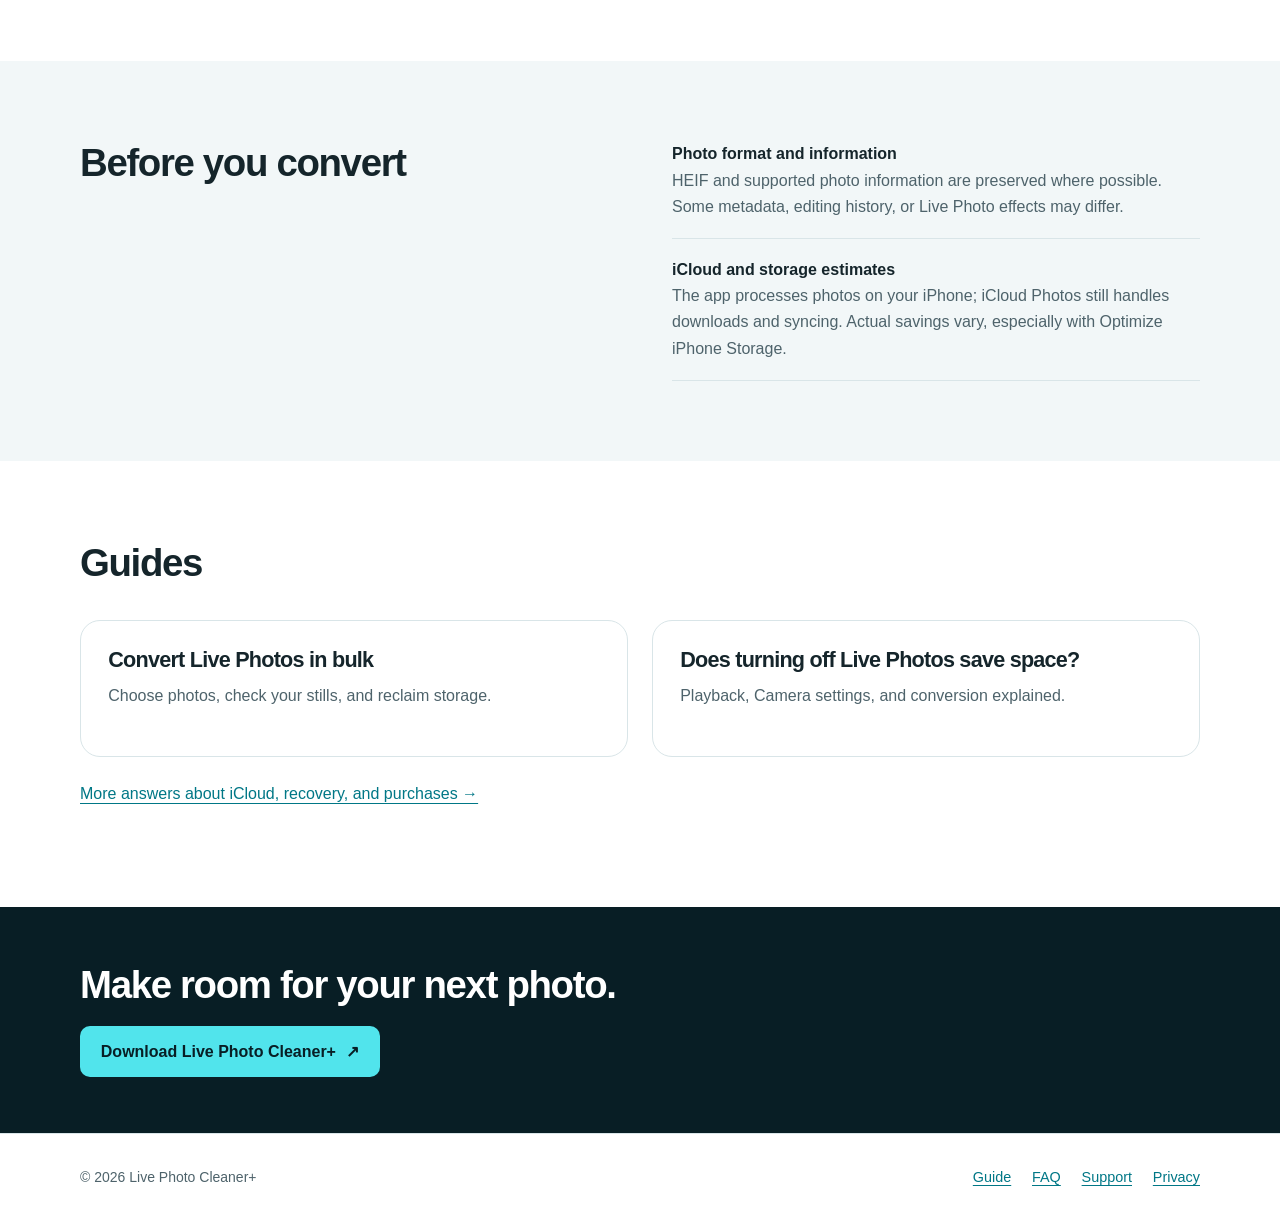
==== commit 64deb148: "Enlarge homepage step numbers - Remove slashes and make step numbers prominent at 4–5rem. - Preserve" ====
--- a/livephotocleanerplus/index.html
+++ b/livephotocleanerplus/index.html
@@ -44,9 +44,9 @@
 <section class="section" id="how-it-works"><div class="container">
 <div class="section-intro"><h2>How it works</h2><p class="lead">A Live Photo contains a still image and a short video. Remove motion and sound you no longer need.</p></div>
 <div class="steps">
-<div><span class="step-number">1/</span><h3>Scan your library</h3><p>See estimated recoverable storage before making changes.</p></div>
-<div><span class="step-number">2/</span><h3>Choose your photos</h3><p>Swipe through Today’s Quick 10, a date, or an album. Filter and select multiple photos in Bulk Mode. Keep, convert, or delete each photo.</p></div>
-<div><span class="step-number">3/</span><h3>Review and confirm</h3><p>Check every choice before Photos changes. Conversion creates still replacements, then moves Live originals to Recently Deleted.</p></div>
+<div><span class="step-number">1</span><h3>Scan your library</h3><p>See estimated recoverable storage before making changes.</p></div>
+<div><span class="step-number">2</span><h3>Choose your photos</h3><p>Swipe through Today’s Quick 10, a date, or an album. Filter and select multiple photos in Bulk Mode. Keep, convert, or delete each photo.</p></div>
+<div><span class="step-number">3</span><h3>Review and confirm</h3><p>Check every choice before Photos changes. Conversion creates still replacements, then moves Live originals to Recently Deleted.</p></div>
 </div>
 <div class="note"><p>Originals use storage until they leave <strong>Recently Deleted</strong>. Check your stills before permanently deleting the originals in Photos, or let them expire.</p></div>
 <a href="convert-live-photos-to-still.html">Read the cleanup guide →</a>
--- a/livephotocleanerplus/assets/site.css
+++ b/livephotocleanerplus/assets/site.css
@@ -187,7 +187,8 @@
   grid-template-columns:repeat(3,1fr);
   gap:2.25rem}
 .step-number {
-  font-size:.875rem;
+  font-size:clamp(4rem,8vw,5rem);
+  line-height:1;
   display:block;
   color:var(--accent);
   font-weight:750;
@@ -385,4 +386,3 @@
   html {
   scroll-behavior:auto}
 }
-
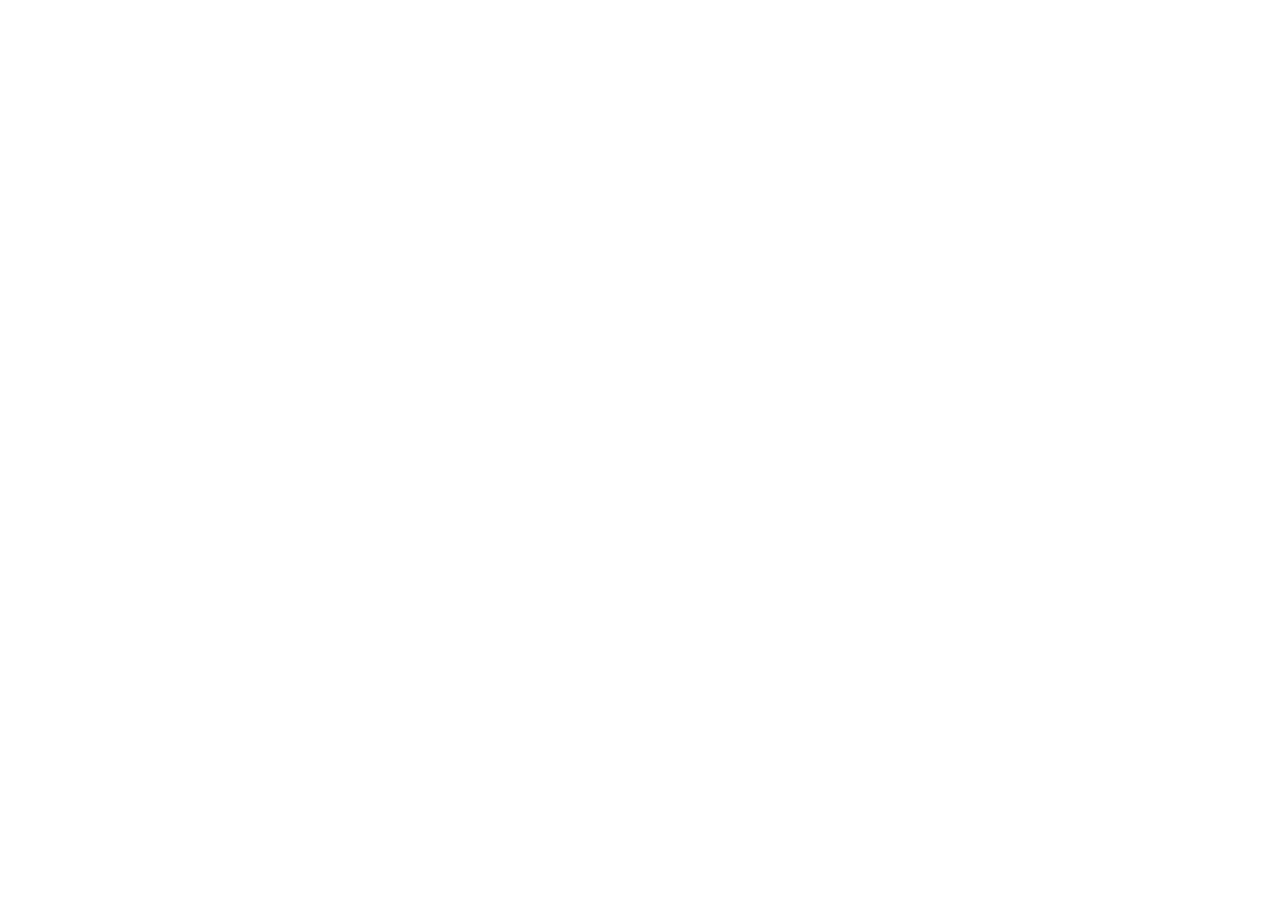
==== commit f4e2dc3f: "Retire website content and redirect to custom domain - Replace all six former app pages with immedia" ====
--- a/livephotocleanerplus/index.html
+++ b/livephotocleanerplus/index.html
@@ -1,73 +1,9 @@
 <!doctype html>
-<html lang="en">
-<head>
+<html lang="en"><head><meta charset="utf-8">
+<meta name="viewport" content="width=device-width, initial-scale=1">
 <meta name="google-site-verification" content="zenOpIPyTwjVQ_7BWic7d0cX708FJQb0lzMvYcTIhUI">
-<meta charset="utf-8">
 <meta name="msvalidate.01" content="151EAA494BEDBC886587AAC71C56ADB0">
-<meta name="viewport" content="width=device-width, initial-scale=1">
-<title>Live Photo Cleaner+ — Convert Live Photos &amp; Free Up Space</title>
-<meta name="description" content="Convert Live Photos to still photos on your iPhone. Review in bulk, keep the motion you love, and try 1 GB of cleanup free. One-time upgrade. No subscription.">
-<meta name="robots" content="index,follow,max-image-preview:large">
-<link rel="canonical" href="https://jcallin.github.io/livephotocleanerplus/">
-<link rel="icon" href="assets/app-icon.png" type="image/png">
-<link rel="stylesheet" href="assets/site.css">
-<meta name="apple-itunes-app" content="app-id=6782712180, affiliate-data=pt=129053333&amp;ct=website-home&amp;mt=8">
-<meta property="og:type" content="website">
-<meta property="og:site_name" content="Live Photo Cleaner+">
-<meta property="og:title" content="Live Photo Cleaner+ — Convert Live Photos &amp; Free Up Space">
-<meta property="og:description" content="Convert Live Photos to still photos on your iPhone. Review in bulk, keep the motion you love, and try 1 GB of cleanup free. One-time upgrade. No subscription.">
-<meta property="og:url" content="https://jcallin.github.io/livephotocleanerplus/">
-<meta property="og:image" content="https://jcallin.github.io/livephotocleanerplus/assets/app-icon.png">
-<script type="application/ld+json">{"@context": "https://schema.org", "@type": "SoftwareApplication", "@id": "https://jcallin.github.io/livephotocleanerplus/#app", "name": "Live Photo Cleaner+", "url": "https://jcallin.github.io/livephotocleanerplus/", "downloadUrl": "https://apps.apple.com/app/id6782712180", "installUrl": "https://apps.apple.com/app/id6782712180", "operatingSystem": "iOS 17.0 or later", "applicationCategory": "UtilitiesApplication", "inLanguage": "en", "image": "https://jcallin.github.io/livephotocleanerplus/assets/app-icon.png", "description": "An iPhone app for reviewing Live Photos and converting selected Live Photos into still photos. Includes 1 GB of free cleanup and an optional one-time lifetime unlock. Photos are processed on device.", "featureList": ["Convert Live Photos to still photos", "Bulk review and conversion", "Keep, Delete, or Convert with Swipe Review", "On-device photo processing", "1 GB of free cleanup", "One-time lifetime unlock"], "offers": {"@type": "Offer", "price": "0", "priceCurrency": "USD", "description": "Free download with 1 GB of cleanup. Optional paid lifetime unlock for unlimited cleaning.", "url": "https://apps.apple.com/app/id6782712180"}}</script>
-</head>
-<body>
-<a class="skip-link" href="#main">Skip to content</a>
-<header class="site-header"><div class="container header-inner">
-<a class="brand" href="./" aria-label="Live Photo Cleaner+ home"><img src="assets/app-icon.png" width="38" height="38" alt="">Live Photo Cleaner+</a>
-<nav class="site-nav" aria-label="Main navigation"><a href="convert-live-photos-to-still.html">Guide</a><a href="faq.html">FAQ</a><a href="support.html">Support</a></nav>
-</div></header>
-<main id="main">
-<section class="hero"><div class="container hero-grid">
-<div class="hero-copy">
-<h1>Keep the photo.<br><span>Free up space.</span></h1>
-<p class="lead">Turn selected Live Photos into stills to reclaim storage. Keep the moments that need motion.</p>
-<div class="actions"><a class="button app-store-link" href="https://apps.apple.com/app/apple-store/id6782712180?pt=129053333&amp;ct=website-home&amp;mt=8">Download on the App Store <span aria-hidden="true">↗</span></a><a class="text-link" href="#how-it-works">How it works</a></div>
-<p class="fine">For iPhone · iOS 17 or later</p>
-</div>
-<div class="hero-visual"><div class="phone"><img src="assets/swipe-review.webp" width="660" height="1434" alt="Live Photo Cleaner+ showing a Live Photo with Keep, Convert, and Delete controls" fetchpriority="high"></div></div>
-</div></section>
-<div class="proof-strip"><div class="container proof-grid">
-<div><strong>1 GB free</strong><p>Scan, review, and start converting.</p></div>
-<div><strong>One-time upgrade</strong><p>Unlimited cleaning for life. No subscription. See the App Store for your local price.</p></div>
-<div><strong>On-device processing</strong><p>No account, ads, or photo uploads.</p></div>
-</div></div>
-<section class="section" id="how-it-works"><div class="container">
-<div class="section-intro"><h2>How it works</h2><p class="lead">A Live Photo contains a still image and a short video. Remove motion and sound you no longer need.</p></div>
-<div class="steps">
-<div><span class="step-number">1</span><h3>Scan your library</h3><p>See estimated recoverable storage before making changes.</p></div>
-<div><span class="step-number">2</span><h3>Choose your photos</h3><p>Swipe through Today’s Quick 10, a date, or an album. Filter and select multiple photos in Bulk Mode. Keep, convert, or delete each photo.</p></div>
-<div><span class="step-number">3</span><h3>Review and confirm</h3><p>Check every choice before Photos changes. Conversion creates still replacements, then moves Live originals to Recently Deleted.</p></div>
-</div>
-<div class="note"><p>Originals use storage until they leave <strong>Recently Deleted</strong>. Check your stills before permanently deleting the originals in Photos, or let them expire.</p></div>
-<a href="convert-live-photos-to-still.html">Read the cleanup guide →</a>
-</div></section>
-<section class="section section-tint"><div class="container split">
-<h2>Before you convert</h2>
-<ul class="feature-list">
-<li><strong>Photo format and information</strong><span>HEIF and supported photo information are preserved where possible. Some metadata, editing history, or Live Photo effects may differ.</span></li>
-<li><strong>iCloud and storage estimates</strong><span>The app processes photos on your iPhone; iCloud Photos still handles downloads and syncing. Actual savings vary, especially with Optimize iPhone Storage.</span></li>
-</ul>
-</div></section>
-<section class="section"><div class="container">
-<div class="section-intro"><h2>Guides</h2></div>
-<div class="guide-links">
-<a class="guide-card" href="convert-live-photos-to-still.html"><h3>Convert Live Photos in bulk</h3><p>Choose photos, check your stills, and reclaim storage.</p></a>
-<a class="guide-card" href="does-turning-off-live-photos-save-space.html"><h3>Does turning off Live Photos save space?</h3><p>Playback, Camera settings, and conversion explained.</p></a>
-</div>
-<p style="margin-top:1.5rem"><a href="faq.html">More answers about iCloud, recovery, and purchases →</a></p>
-</div></section>
-<section class="closing"><div class="container"><h2>Make room for your next photo.</h2><a class="button app-store-link" href="https://apps.apple.com/app/apple-store/id6782712180?pt=129053333&amp;ct=website-home&amp;mt=8">Download Live Photo Cleaner+ <span aria-hidden="true">↗</span></a></div></section>
-</main>
-<footer class="site-footer"><div class="container footer-inner"><p>© 2026 Live Photo Cleaner+</p><nav class="footer-links" aria-label="Footer"><a href="convert-live-photos-to-still.html">Guide</a><a href="faq.html">FAQ</a><a href="support.html">Support</a><a href="privacy.html">Privacy</a></nav></div></footer>
-</body>
-</html>
+<title>Live Photo Cleaner+ has moved</title>
+<link rel="canonical" href="https://livephotocleanerplus.com/">
+<meta http-equiv="refresh" content="0;url=https://livephotocleanerplus.com/">
+</head><body><p>Live Photo Cleaner+ has moved to <a href="https://livephotocleanerplus.com/">livephotocleanerplus.com</a>.</p></body></html>
